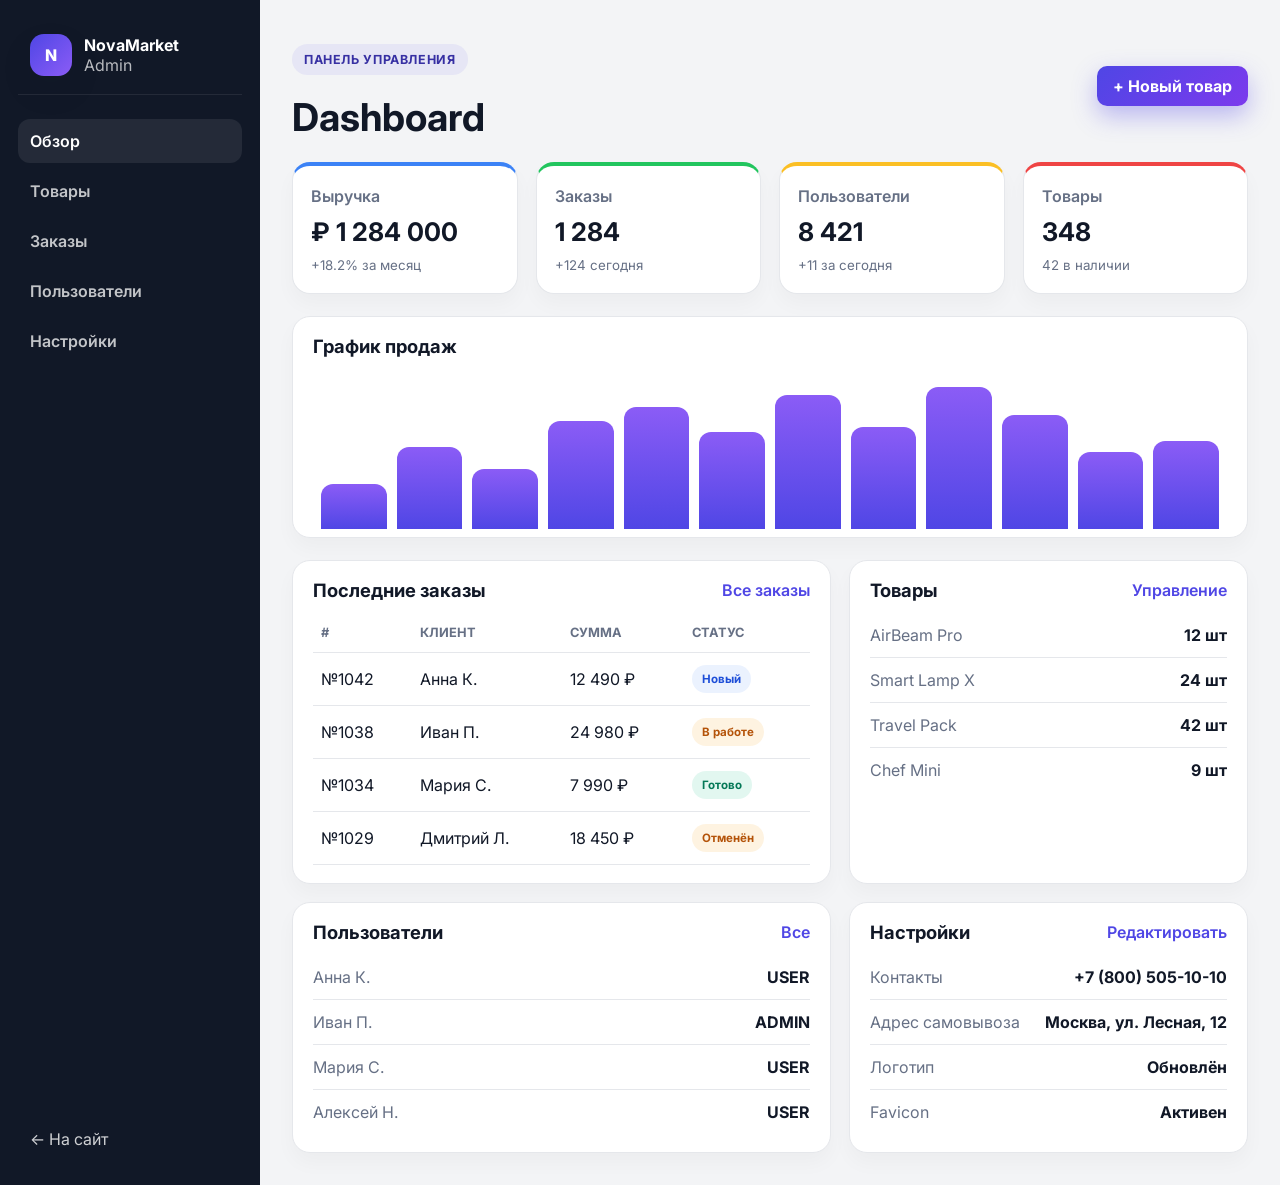
==== admin.html @ 3cf5c8af "Add NovaMarket storefront" ====
<!DOCTYPE html>
<html lang="ru">
  <head>
    <meta charset="UTF-8" />
    <meta name="viewport" content="width=device-width, initial-scale=1.0" />
    <title>NovaMarket Admin</title>
    <link rel="preconnect" href="https://fonts.googleapis.com" />
    <link rel="preconnect" href="https://fonts.gstatic.com" crossorigin />
    <link
      href="https://fonts.googleapis.com/css2?family=Inter:wght@400;500;600;700;800&display=swap"
      rel="stylesheet"
    />
    <link rel="stylesheet" href="style.css" />
  </head>
  <body data-page="admin" class="admin-body">
    <div class="admin-shell">
      <aside class="admin-sidebar">
        <div class="admin-brand">
          <div class="brand-logo">N</div>
          <div>
            <strong>NovaMarket</strong>
            <span>Admin</span>
          </div>
        </div>

        <nav class="admin-nav">
          <a href="#overview" class="active">Обзор</a>
          <a href="#products">Товары</a>
          <a href="#orders">Заказы</a>
          <a href="#users">Пользователи</a>
          <a href="#settings">Настройки</a>
        </nav>

        <a class="admin-link" href="index.html">← На сайт</a>
      </aside>

      <main class="admin-main">
        <header class="admin-header">
          <div>
            <p class="eyebrow">Панель управления</p>
            <h1>Dashboard</h1>
          </div>
          <button class="primary-btn small">+ Новый товар</button>
        </header>

        <section class="stat-grid" id="overview">
          <article class="stat-card accent-blue">
            <span>Выручка</span>
            <strong>₽ 1 284 000</strong>
            <small>+18.2% за месяц</small>
          </article>
          <article class="stat-card accent-green">
            <span>Заказы</span>
            <strong>1 284</strong>
            <small>+124 сегодня</small>
          </article>
          <article class="stat-card accent-yellow">
            <span>Пользователи</span>
            <strong>8 421</strong>
            <small>+11 за сегодня</small>
          </article>
          <article class="stat-card accent-red">
            <span>Товары</span>
            <strong>348</strong>
            <small>42 в наличии</small>
          </article>
        </section>

        <section class="charts-box">
          <div class="panel-head">
            <h3>График продаж</h3>
          </div>
          <div class="chart-bars" aria-label="График продаж">
            <span style="height: 32%"></span>
            <span style="height: 58%"></span>
            <span style="height: 42%"></span>
            <span style="height: 76%"></span>
            <span style="height: 86%"></span>
            <span style="height: 68%"></span>
            <span style="height: 94%"></span>
            <span style="height: 72%"></span>
            <span style="height: 100%"></span>
            <span style="height: 80%"></span>
            <span style="height: 54%"></span>
            <span style="height: 62%"></span>
          </div>
        </section>

        <section class="admin-grid">
          <div class="panel" id="orders">
            <div class="panel-head">
              <h3>Последние заказы</h3>
              <a href="#">Все заказы</a>
            </div>
            <table>
              <thead>
                <tr>
                  <th>#</th>
                  <th>Клиент</th>
                  <th>Сумма</th>
                  <th>Статус</th>
                </tr>
              </thead>
              <tbody id="recentOrders"></tbody>
            </table>
          </div>

          <div class="panel" id="products">
            <div class="panel-head">
              <h3>Товары</h3>
              <a href="#">Управление</a>
            </div>
            <ul class="admin-list" id="adminProducts"></ul>
          </div>
        </section>

        <section class="admin-grid bottom-grid">
          <div class="panel" id="users">
            <div class="panel-head">
              <h3>Пользователи</h3>
              <a href="#">Все</a>
            </div>
            <ul class="admin-list" id="adminUsers"></ul>
          </div>

          <div class="panel" id="settings">
            <div class="panel-head">
              <h3>Настройки</h3>
              <a href="#">Редактировать</a>
            </div>
            <ul class="settings-list">
              <li><span>Контакты</span><strong>+7 (800) 505-10-10</strong></li>
              <li><span>Адрес самовывоза</span><strong>Москва, ул. Лесная, 12</strong></li>
              <li><span>Логотип</span><strong>Обновлён</strong></li>
              <li><span>Favicon</span><strong>Активен</strong></li>
            </ul>
          </div>
        </section>
      </main>
    </div>

    <script src="script.js"></script>
  </body>
</html>
---- style.css ----
:root {
  --bg: #f5f7fb;
  --surface: #ffffff;
  --surface-alt: #eef4ff;
  --surface-soft: #f8fafc;
  --primary: #4f46e5;
  --primary-strong: #3730a3;
  --secondary: #f59e0b;
  --text: #111827;
  --muted: #667085;
  --line: #e5e7eb;
  --green: #10b981;
  --red: #ef4444;
  --shadow: 0 14px 34px rgba(15, 23, 42, 0.08);
}

* {
  box-sizing: border-box;
}

html {
  scroll-behavior: smooth;
}

body {
  margin: 0;
  font-family: "Inter", sans-serif;
  background: linear-gradient(180deg, #eef2ff 0%, #f8fafc 100%);
  color: var(--text);
}

a {
  color: inherit;
  text-decoration: none;
}

img {
  max-width: 100%;
  display: block;
}

button,
input,
select {
  font: inherit;
}

.container {
  width: min(1180px, calc(100% - 32px));
  margin: 0 auto;
}

.topbar {
  position: sticky;
  top: 0;
  z-index: 50;
  backdrop-filter: blur(12px);
  background: rgba(255, 255, 255, 0.8);
  border-bottom: 1px solid rgba(229, 231, 235, 0.7);
}

.nav {
  display: flex;
  align-items: center;
  justify-content: space-between;
  padding: 18px 0;
  gap: 16px;
}

.brand-wrap {
  display: flex;
  align-items: center;
  gap: 12px;
}

.brand-logo {
  width: 42px;
  height: 42px;
  border-radius: 14px;
  display: grid;
  place-items: center;
  font-weight: 800;
  background: linear-gradient(135deg, var(--primary), #8b5cf6);
  color: white;
  box-shadow: var(--shadow);
}

.brand-name {
  font-size: 1.1rem;
  font-weight: 800;
}

.brand-sub {
  font-size: 0.72rem;
  color: var(--muted);
}

.main-nav {
  display: flex;
  align-items: center;
  gap: 24px;
  color: var(--muted);
  font-weight: 600;
}

.main-nav a:hover {
  color: var(--primary);
}

.nav-actions {
  display: flex;
  align-items: center;
  gap: 12px;
}

.link-btn,
.primary-btn,
.secondary-btn,
.cart-button,
.checkout-btn,
.auth-btn,
.submit-btn,
.tab-btn {
  border-radius: 12px;
  transition: 0.2s ease;
}

.link-btn {
  padding: 10px 14px;
  border: 1px solid var(--line);
  background: white;
  color: var(--text);
  font-weight: 600;
}

.primary-btn,
.checkout-btn,
.submit-btn,
.auth-btn {
  display: inline-flex;
  align-items: center;
  justify-content: center;
  border: none;
  background: linear-gradient(135deg, var(--primary), #7c3aed);
  color: white;
  font-weight: 700;
  box-shadow: 0 10px 24px rgba(79, 70, 229, 0.35);
  cursor: pointer;
}

.primary-btn,
.auth-btn,
.submit-btn {
  padding: 16px 24px;
}

.primary-btn.small {
  padding: 10px 16px;
  border-radius: 10px;
}

.secondary-btn {
  display: inline-flex;
  align-items: center;
  justify-content: center;
  padding: 16px 24px;
  border: 1px solid var(--line);
  background: rgba(255, 255, 255, 0.7);
  color: var(--text);
  font-weight: 700;
}

.hero {
  padding: 68px 0 32px;
}

.hero-inner {
  display: grid;
  grid-template-columns: 1.1fr 0.9fr;
  align-items: center;
  gap: 40px;
}

.pill,
.eyebrow {
  display: inline-block;
  padding: 8px 12px;
  border-radius: 999px;
  font-size: 0.78rem;
  letter-spacing: 0.05em;
  font-weight: 700;
  text-transform: uppercase;
}

.pill {
  background: rgba(79, 70, 229, 0.1);
  color: var(--primary);
}

.eyebrow {
  background: rgba(79, 70, 229, 0.08);
  color: var(--primary-strong);
}

.hero-copy h1 {
  font-size: clamp(2.4rem, 5vw, 4.3rem);
  line-height: 1.02;
  margin: 18px 0 16px;
  letter-spacing: -0.06em;
}

.hero-copy p {
  margin: 0;
  max-width: 560px;
  font-size: 1.08rem;
  line-height: 1.7;
  color: var(--muted);
}

.hero-actions {
  margin-top: 28px;
  display: flex;
  flex-wrap: wrap;
  gap: 14px;
}

.hero-stats {
  display: flex;
  flex-wrap: wrap;
  gap: 28px;
  padding: 0;
  margin: 28px 0 0;
  list-style: none;
}

.hero-stats li {
  display: flex;
  flex-direction: column;
  gap: 4px;
}

.hero-stats strong {
  font-size: 1.5rem;
}

.hero-stats span {
  color: var(--muted);
}

.hero-visual {
  position: relative;
  min-height: 420px;
  display: flex;
  align-items: center;
  justify-content: center;
}

.device-card {
  background: linear-gradient(135deg, #111827, #1f2937);
  border-radius: 26px;
  box-shadow: var(--shadow);
  color: white;
}

.device-card.large {
  width: min(100%, 420px);
  padding: 22px 20px 18px;
}

.mini-tag {
  display: inline-block;
  background: rgba(255, 255, 255, 0.12);
  padding: 7px 10px;
  border-radius: 999px;
  font-size: 0.72rem;
  font-weight: 700;
}

.device-visual {
  margin-top: 18px;
  border-radius: 20px;
  background: linear-gradient(160deg, #e0e7ff, #c7d2fe 42%, #c4b5fd 100%);
  height: 220px;
  display: grid;
  place-items: center;
}

.screen {
  width: 170px;
  height: 170px;
  border-radius: 24px;
  background: linear-gradient(135deg, rgba(79, 70, 229, 0.28), rgba(59, 130, 246, 0.1));
  border: 1px solid rgba(255, 255, 255, 0.4);
}

.device-info {
  margin-top: 18px;
}

.device-info h3 {
  margin: 0 0 8px;
  font-size: 1.7rem;
}

.device-info p {
  margin: 0;
  color: rgba(255, 255, 255, 0.8);
}

.device-card.small {
  position: absolute;
  right: 0;
  bottom: 30px;
  width: 220px;
  padding: 18px 18px;
  display: flex;
  align-items: center;
  gap: 12px;
  background: linear-gradient(135deg, #f59e0b, #f97316);
}

.dot {
  width: 18px;
  height: 18px;
  border-radius: 50%;
  background: white;
  box-shadow: 0 0 18px rgba(255, 255, 255, 0.7);
}

.device-card.small strong,
.device-card.small span {
  display: block;
}

.device-card.small span {
  font-size: 0.82rem;
  opacity: 0.9;
}

.catalog-section,
.features,
.reviews,
.faq,
.promo {
  padding: 70px 0;
}

.section-head {
  display: flex;
  align-items: end;
  justify-content: space-between;
  gap: 20px;
  margin-bottom: 24px;
}

.section-head.center {
  text-align: center;
  display: block;
}

.section-head h2 {
  margin: 8px 0 0;
  font-size: clamp(2rem, 3vw, 2.8rem);
  letter-spacing: -0.05em;
}

.catalog-tools {
  display: flex;
  align-items: center;
  gap: 12px;
  flex-wrap: wrap;
}

.catalog-tools input,
.catalog-tools select {
  min-width: 160px;
  padding: 12px 16px;
  border: 1px solid var(--line);
  background: white;
  border-radius: 12px;
  outline: none;
}

.filter-bar {
  display: flex;
  flex-wrap: wrap;
  gap: 10px;
  margin-bottom: 24px;
}

.filter-chip {
  padding: 10px 16px;
  background: white;
  border: 1px solid var(--line);
  border-radius: 999px;
  color: var(--muted);
  font-weight: 600;
  cursor: pointer;
}

.filter-chip.active {
  background: var(--primary);
  border-color: var(--primary);
  color: white;
}

.catalog-grid {
  display: grid;
  grid-template-columns: repeat(3, minmax(0, 1fr));
  gap: 22px;
}

.product-card {
  background: white;
  border: 1px solid rgba(229, 231, 235, 0.9);
  border-radius: 22px;
  overflow: hidden;
  box-shadow: 0 12px 30px rgba(15, 23, 42, 0.04);
}

.product-media {
  position: relative;
  height: 220px;
  background: linear-gradient(135deg, #eff6ff, #f3e8ff);
  overflow: hidden;
}

.product-thumb {
  width: 100%;
  height: 100%;
  object-fit: cover;
}

.product-badge {
  position: absolute;
  top: 12px;
  left: 12px;
  background: rgba(17, 24, 39, 0.72);
  color: white;
  border-radius: 999px;
  padding: 7px 10px;
  font-size: 0.7rem;
  font-weight: 700;
}

.product-body {
  padding: 18px;
}

.product-meta {
  display: flex;
  justify-content: space-between;
  align-items: center;
  gap: 8px;
  margin-bottom: 10px;
}

.product-category {
  color: var(--muted);
  font-size: 0.8rem;
  font-weight: 700;
  text-transform: uppercase;
  letter-spacing: 0.04em;
}

.product-rating {
  color: #f59e0b;
  font-weight: 700;
}

.product-name {
  margin: 0 0 10px;
  font-size: 1.2rem;
}

.product-desc {
  margin: 0 0 14px;
  color: var(--muted);
  line-height: 1.6;
  min-height: 54px;
}

.product-price-row {
  display: flex;
  align-items: center;
  justify-content: space-between;
  gap: 12px;
  margin-bottom: 16px;
}

.price-main {
  font-size: 1.45rem;
  font-weight: 800;
}

.price-old {
  color: var(--muted);
  text-decoration: line-through;
  font-weight: 600;
}

.product-actions {
  display: flex;
  align-items: center;
  justify-content: space-between;
  gap: 12px;
}

.stock {
  color: var(--green);
  font-size: 0.8rem;
  font-weight: 700;
}

.add-btn {
  flex: 1;
  border: none;
  border-radius: 12px;
  background: #111827;
  color: white;
  padding: 12px 14px;
  font-weight: 700;
  cursor: pointer;
}

.promo-box {
  display: flex;
  justify-content: space-between;
  align-items: center;
  gap: 18px;
  background: linear-gradient(135deg, rgba(79, 70, 229, 0.12), rgba(14, 165, 233, 0.12));
  border: 1px solid rgba(79, 70, 229, 0.14);
  border-radius: 22px;
  padding: 24px 30px;
}

.features {
  background: linear-gradient(180deg, rgba(79, 70, 229, 0.04), rgba(14, 165, 233, 0.05));
}

.feature-grid,
.review-grid {
  display: grid;
  grid-template-columns: repeat(3, minmax(0, 1fr));
  gap: 20px;
}

.feature-card,
.review-card {
  background: white;
  border: 1px solid var(--line);
  border-radius: 20px;
  padding: 24px;
  box-shadow: 0 12px 20px rgba(15, 23, 42, 0.04);
}

.feature-card .icon {
  width: 54px;
  height: 54px;
  border-radius: 16px;
  display: grid;
  place-items: center;
  background: rgba(79, 70, 229, 0.1);
  font-size: 1.7rem;
  margin-bottom: 16px;
}

.feature-card h3,
.review-card strong {
  margin: 0 0 10px;
}

.feature-card p,
.review-card p {
  margin: 0;
  color: var(--muted);
  line-height: 1.7;
}

.stars {
  color: #fbbf24;
  letter-spacing: 0.12em;
  margin-bottom: 12px;
}

.narrow {
  max-width: 870px;
}

.faq-list {
  display: grid;
  gap: 14px;
}

.faq-list details {
  background: white;
  border: 1px solid var(--line);
  border-radius: 16px;
  padding: 18px 20px;
}

.faq-list summary {
  cursor: pointer;
  font-weight: 700;
}

.faq-list p {
  margin: 12px 0 0;
  color: var(--muted);
  line-height: 1.7;
}

.cart-panel {
  position: fixed;
  top: 0;
  right: 0;
  height: 100vh;
  width: min(420px, 100%);
  background: rgba(255, 255, 255, 0.96);
  border-left: 1px solid var(--line);
  box-shadow: -18px 0 40px rgba(15, 23, 42, 0.12);
  transform: translateX(105%);
  transition: transform 0.25s ease;
  z-index: 100;
  display: flex;
  flex-direction: column;
}

.cart-panel.open {
  transform: translateX(0);
}

.cart-header,
.cart-summary {
  padding: 20px 22px;
}

.cart-header {
  display: flex;
  align-items: center;
  justify-content: space-between;
  border-bottom: 1px solid var(--line);
}

.close-cart {
  border: none;
  background: #f3f4f6;
  border-radius: 10px;
  width: 34px;
  height: 34px;
  font-size: 1.4rem;
  cursor: pointer;
}

.cart-items {
  flex: 1;
  overflow: auto;
  padding: 18px 22px;
  display: grid;
  gap: 14px;
}

.cart-item {
  display: grid;
  grid-template-columns: 72px 1fr auto;
  gap: 12px;
  align-items: center;
  background: var(--surface-soft);
  border: 1px solid var(--line);
  border-radius: 16px;
  padding: 10px;
}

.cart-item img {
  width: 72px;
  height: 72px;
  object-fit: cover;
  border-radius: 12px;
}

.cart-item h4 {
  margin: 0 0 4px;
  font-size: 0.96rem;
}

.cart-item p {
  margin: 0;
  color: var(--muted);
  font-size: 0.8rem;
}

.cart-item button {
  background: transparent;
  border: none;
  color: var(--red);
  cursor: pointer;
  font-weight: 800;
}

.cart-summary {
  border-top: 1px solid var(--line);
  background: white;
}

.summary-row {
  display: flex;
  align-items: center;
  justify-content: space-between;
  font-size: 1.05rem;
  margin-bottom: 16px;
}

.checkout-btn {
  width: 100%;
  padding: 15px 18px;
  border: none;
  cursor: pointer;
}

.cart-button {
  position: relative;
  padding: 12px 16px;
  border: none;
  background: var(--surface);
  color: var(--text);
  font-weight: 700;
  border: 1px solid var(--line);
  cursor: pointer;
}

.cart-count {
  display: inline-grid;
  place-items: center;
  min-width: 24px;
  height: 24px;
  padding: 0 8px;
  border-radius: 999px;
  background: var(--primary);
  color: white;
  font-size: 0.8rem;
  margin-left: 10px;
}

.modal-open {
  overflow: hidden;
}

.checkout-overlay {
  position: fixed;
  inset: 0;
  z-index: 150;
  display: grid;
  place-items: center;
  overflow-y: auto;
  padding: 20px;
  background: rgba(17, 24, 39, 0.58);
}

.checkout-overlay[hidden],
.checkout-form[hidden],
.checkout-success[hidden] {
  display: none;
}

.checkout-modal {
  width: min(680px, 100%);
  max-height: calc(100vh - 40px);
  overflow-y: auto;
  padding: 26px;
  background: var(--surface);
  border: 1px solid var(--line);
  border-radius: 20px;
  box-shadow: var(--shadow);
}

.checkout-modal-header {
  display: flex;
  justify-content: space-between;
  align-items: flex-start;
  gap: 16px;
  margin-bottom: 22px;
}

.checkout-modal-header h2 {
  margin: 10px 0 0;
}

.checkout-form {
  display: grid;
  gap: 22px;
}

.checkout-fields {
  display: grid;
  grid-template-columns: 1fr 1fr;
  gap: 16px;
}

.checkout-fields label {
  display: grid;
  gap: 8px;
  color: var(--muted);
  font-weight: 600;
}

.checkout-fields input,
.checkout-fields select {
  width: 100%;
  min-height: 46px;
  padding: 10px 12px;
  color: var(--text);
  border: 1px solid var(--line);
  border-radius: 10px;
  background: white;
}

.checkout-order-summary {
  padding: 16px;
  border: 1px solid var(--line);
  border-radius: 14px;
  background: var(--surface-soft);
}

.checkout-order-summary h3 {
  margin: 0 0 12px;
}

.checkout-item {
  display: flex;
  justify-content: space-between;
  gap: 14px;
  padding: 10px 0;
  border-bottom: 1px solid var(--line);
}

.checkout-order-summary .summary-row {
  margin: 14px 0 0;
}

.checkout-success {
  padding: 26px 8px 8px;
  text-align: center;
}

.success-mark {
  display: grid;
  place-items: center;
  width: 54px;
  height: 54px;
  margin: 0 auto 14px;
  color: white;
  background: var(--green);
  border-radius: 50%;
  font-size: 1.6rem;
  font-weight: 800;
}

.checkout-success h3 {
  margin: 0 0 8px;
}

.checkout-success p {
  margin: 0 0 20px;
  color: var(--muted);
}

.empty-state {
  background: white;
  border: 1px dashed var(--line);
  border-radius: 18px;
  padding: 48px 20px;
  color: var(--muted);
  text-align: center;
}

.admin-body {
  background: #f3f4f6;
}

.admin-shell {
  display: grid;
  grid-template-columns: 260px 1fr;
  min-height: 100vh;
}

.admin-sidebar {
  background: #111827;
  color: white;
  padding: 24px 18px;
  display: flex;
  flex-direction: column;
}

.admin-brand {
  display: flex;
  align-items: center;
  gap: 12px;
  padding: 10px 12px 18px;
  border-bottom: 1px solid rgba(255, 255, 255, 0.08);
}

.admin-brand strong,
.admin-brand span {
  display: block;
}

.admin-brand span {
  color: rgba(255, 255, 255, 0.7);
}

.admin-nav {
  display: grid;
  gap: 6px;
  margin-top: 24px;
}

.admin-nav a {
  padding: 12px 12px;
  border-radius: 12px;
  color: rgba(255, 255, 255, 0.75);
  font-weight: 600;
}

.admin-nav a.active,
.admin-nav a:hover {
  background: rgba(255, 255, 255, 0.08);
  color: white;
}

.admin-link {
  margin-top: auto;
  padding: 12px;
  color: rgba(255, 255, 255, 0.8);
}

.admin-main {
  padding: 32px;
}

.admin-header {
  display: flex;
  align-items: center;
  justify-content: space-between;
  gap: 18px;
  margin-bottom: 22px;
}

.admin-header h1 {
  margin: 6px 0 0;
  font-size: clamp(2rem, 3vw, 2.6rem);
}

.stat-grid {
  display: grid;
  grid-template-columns: repeat(4, minmax(0, 1fr));
  gap: 18px;
}

.stat-card {
  padding: 20px 18px;
  border-radius: 18px;
  border: 1px solid var(--line);
  background: white;
  display: flex;
  flex-direction: column;
  gap: 10px;
  box-shadow: 0 10px 20px rgba(15, 23, 42, 0.03);
}

.stat-card span {
  color: var(--muted);
  font-weight: 600;
}

.stat-card strong {
  font-size: clamp(1.5rem, 2vw, 2.1rem);
}

.stat-card small {
  color: var(--muted);
}

.accent-blue { border-top: 4px solid #3b82f6; }
.accent-green { border-top: 4px solid #22c55e; }
.accent-yellow { border-top: 4px solid #fbbf24; }
.accent-red { border-top: 4px solid #ef4444; }

.charts-box,
.panel {
  background: white;
  border: 1px solid var(--line);
  border-radius: 18px;
  box-shadow: 0 10px 20px rgba(15, 23, 42, 0.03);
}

.charts-box {
  margin-top: 22px;
  padding: 18px 20px 8px;
}

.chart-bars {
  height: 160px;
  display: flex;
  align-items: end;
  gap: 10px;
  padding: 18px 8px 0;
}

.chart-bars span {
  flex: 1;
  border-radius: 12px 12px 0 0;
  background: linear-gradient(180deg, #8b5cf6, #4f46e5);
}

.admin-grid {
  display: grid;
  grid-template-columns: 1.15fr 0.85fr;
  gap: 18px;
  margin-top: 22px;
}

.bottom-grid {
  margin-top: 18px;
}

.panel {
  padding: 18px 20px;
}

.panel-head {
  display: flex;
  align-items: center;
  justify-content: space-between;
  gap: 12px;
  margin-bottom: 12px;
}

.panel-head h3 {
  margin: 0;
  font-size: 1.15rem;
}

.panel-head a {
  color: var(--primary);
  font-weight: 600;
}

table {
  width: 100%;
  border-collapse: collapse;
}

th,
td {
  text-align: left;
  padding: 12px 8px;
  border-bottom: 1px solid var(--line);
}

th {
  color: var(--muted);
  font-size: 0.8rem;
  text-transform: uppercase;
}

.status-pill {
  display: inline-block;
  padding: 7px 10px;
  border-radius: 999px;
  font-size: 0.72rem;
  font-weight: 700;
}

.status-new {
  background: rgba(59, 130, 246, 0.1);
  color: #1d4ed8;
}

.status-done {
  background: rgba(16, 185, 129, 0.12);
  color: #047857;
}

.status-pending {
  background: rgba(245, 158, 11, 0.12);
  color: #b45309;
}

.admin-list,
.settings-list {
  list-style: none;
  padding: 0;
  margin: 0;
}

.admin-list li,
.settings-list li {
  display: flex;
  justify-content: space-between;
  gap: 14px;
  padding: 12px 0;
  border-bottom: 1px solid var(--line);
}

.admin-list li:last-child,
.settings-list li:last-child {
  border-bottom: none;
}

.admin-list span,
.settings-list span {
  color: var(--muted);
}

.auth-page {
  min-height: 100vh;
  display: grid;
  place-items: center;
  background: linear-gradient(135deg, #eef2ff, #f8fafc);
  padding: 30px 20px;
}

.auth-screen {
  width: min(500px, 100%);
  display: grid;
  gap: 14px;
}

.auth-window {
  display: grid;
  gap: 12px;
}

.auth-window[hidden] {
  display: none;
}

.auth-window > .secondary-btn {
  justify-self: center;
}

.auth-card {
  width: min(500px, 100%);
  background: rgba(255, 255, 255, 0.92);
  border: 1px solid var(--line);
  border-radius: 22px;
  box-shadow: var(--shadow);
  padding: 28px;
}

.auth-header {
  display: flex;
  justify-content: space-between;
  align-items: center;
  gap: 16px;
  margin-bottom: 22px;
}

.tab-btn {
  background: transparent;
  border: 1px solid var(--line);
  padding: 10px 12px;
  cursor: pointer;
  font-weight: 700;
}

.tab-btn.active {
  background: var(--primary);
  border-color: var(--primary);
  color: white;
}

.form-grid {
  display: grid;
  gap: 16px;
}

.form-grid label {
  display: grid;
  gap: 8px;
  color: var(--muted);
  font-weight: 600;
}

.form-grid input {
  border: 1px solid var(--line);
  background: #fff;
  border-radius: 12px;
  padding: 12px 14px;
}

.auth-actions {
  margin-top: 10px;
}

.product-page {
  padding: 60px 0;
}

.product-layout {
  display: grid;
  grid-template-columns: 1fr 1fr;
  gap: 36px;
  align-items: center;
}

.product-photo {
  border-radius: 24px;
  overflow: hidden;
  background: white;
  box-shadow: var(--shadow);
}

.product-photo img {
  width: 100%;
  height: 500px;
  object-fit: cover;
}

.product-info h1 {
  margin-top: 0;
  font-size: clamp(2.1rem, 3vw, 3rem);
}

.product-info .meta-row {
  display: flex;
  gap: 12px;
  align-items: center;
  flex-wrap: wrap;
  margin-bottom: 18px;
}

.product-meta-tag {
  display: inline-block;
  background: rgba(79, 70, 229, 0.08);
  color: var(--primary);
  padding: 8px 10px;
  border-radius: 999px;
  font-size: 0.74rem;
  font-weight: 700;
}

.product-price {
  font-size: 2rem;
  font-weight: 800;
  margin: 14px 0;
}

.product-description {
  color: var(--muted);
  line-height: 1.8;
}

.product-action-row {
  display: flex;
  gap: 14px;
  margin-top: 22px;
  flex-wrap: wrap;
}

@media (max-width: 980px) {
  .hero-inner,
  .catalog-grid,
  .feature-grid,
  .review-grid,
  .admin-grid,
  .stat-grid,
  .product-layout {
    grid-template-columns: 1fr 1fr;
  }

  .hero-inner,
  .product-layout {
    grid-template-columns: 1fr;
  }

  .main-nav {
    display: none;
  }

  .admin-shell {
    grid-template-columns: 1fr;
  }

  .admin-sidebar {
    padding-bottom: 12px;
  }
}

@media (max-width: 640px) {
  .catalog-grid,
  .feature-grid,
  .review-grid,
  .stat-grid,
  .admin-grid,
  .product-layout {
    grid-template-columns: 1fr;
  }

  .nav {
    flex-wrap: wrap;
  }

  .nav-actions {
    width: 100%;
    justify-content: space-between;
  }

  .hero {
    padding-top: 36px;
  }

  .promo-box {
    flex-direction: column;
    align-items: flex-start;
  }

  .checkout-modal {
    padding: 20px;
  }

  .checkout-fields {
    grid-template-columns: 1fr;
  }

  .admin-main {
    padding: 20px 16px 30px;
  }
}
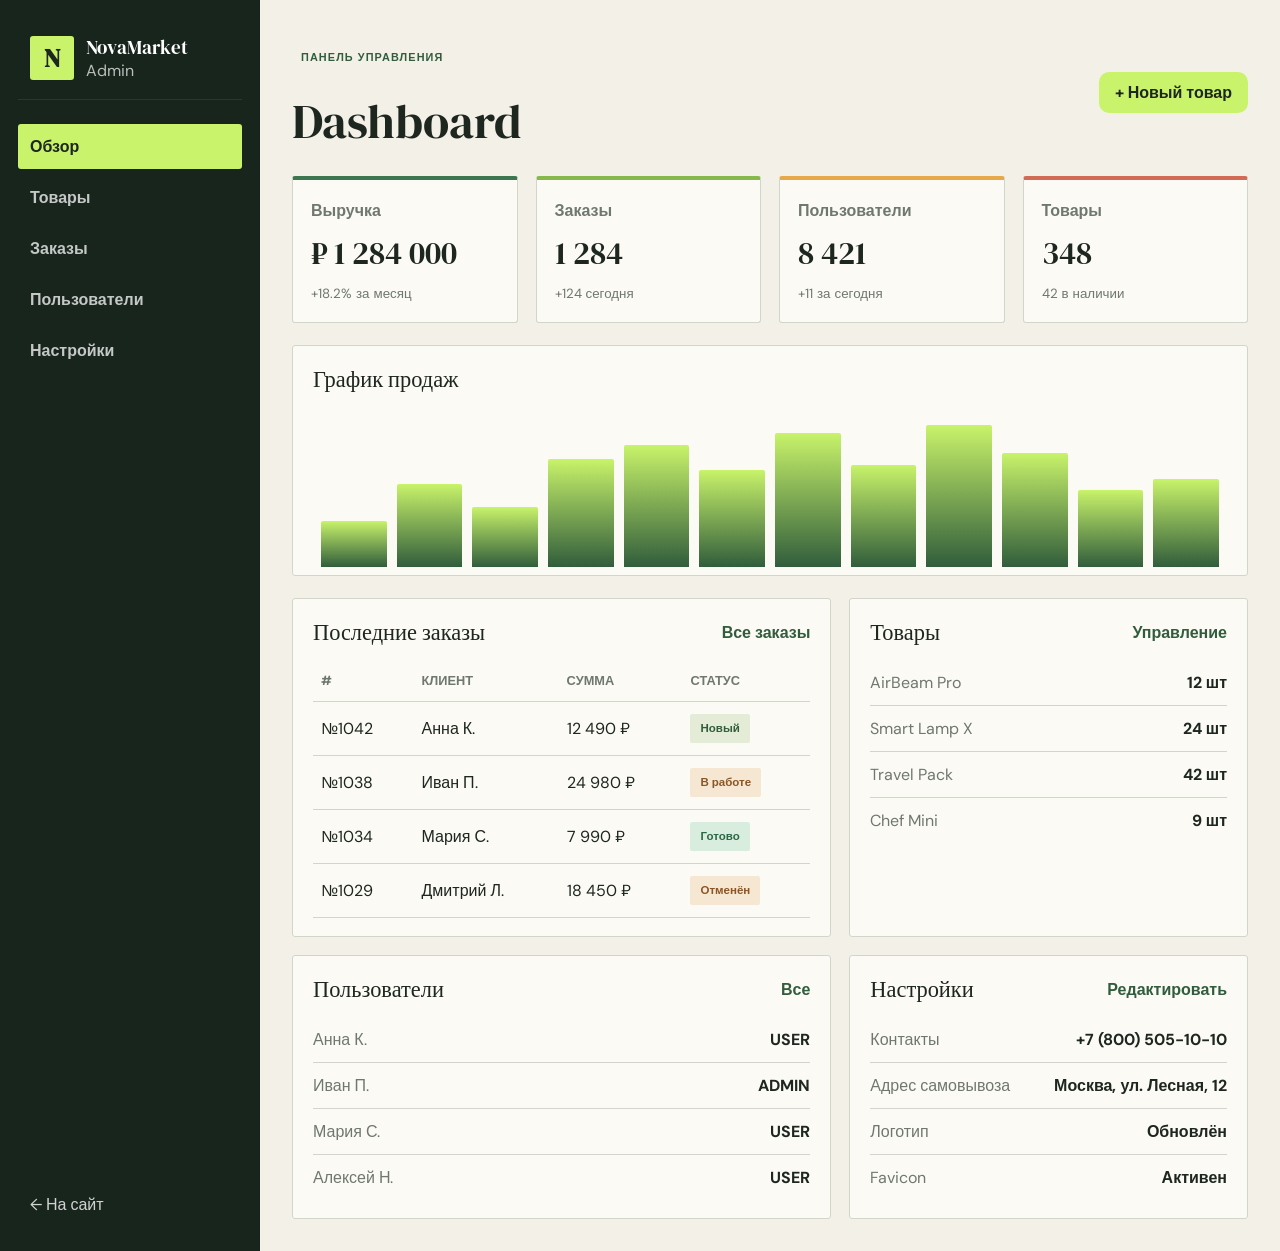
==== commit c20d7134: "Redesign NovaMarket visual style" ====
--- a/admin.html
+++ b/admin.html
@@ -7,7 +7,7 @@
     <link rel="preconnect" href="https://fonts.googleapis.com" />
     <link rel="preconnect" href="https://fonts.gstatic.com" crossorigin />
     <link
-      href="https://fonts.googleapis.com/css2?family=Inter:wght@400;500;600;700;800&display=swap"
+      href="https://fonts.googleapis.com/css2?family=DM+Sans:wght@400;500;600;700;800&family=DM+Serif+Display:ital@0;1&display=swap"
       rel="stylesheet"
     />
     <link rel="stylesheet" href="style.css" />
--- a/style.css
+++ b/style.css
@@ -1,15 +1,15 @@
 :root {
   --bg: #f5f7fb;
   --surface: #ffffff;
-  --surface-alt: #eef4ff;
+  --surface-alt: #ecfdf5;
   --surface-soft: #f8fafc;
-  --primary: #4f46e5;
-  --primary-strong: #3730a3;
+  --primary: #15803d;
+  --primary-strong: #166534;
   --secondary: #f59e0b;
   --text: #111827;
   --muted: #667085;
   --line: #e5e7eb;
-  --green: #10b981;
+  --green: #16a34a;
   --red: #ef4444;
   --shadow: 0 14px 34px rgba(15, 23, 42, 0.08);
 }
@@ -25,7 +25,7 @@
 body {
   margin: 0;
   font-family: "Inter", sans-serif;
-  background: linear-gradient(180deg, #eef2ff 0%, #f8fafc 100%);
+  background: linear-gradient(180deg, #ecfdf5 0%, #f8fafc 100%);
   color: var(--text);
 }
 
@@ -80,7 +80,7 @@
   display: grid;
   place-items: center;
   font-weight: 800;
-  background: linear-gradient(135deg, var(--primary), #8b5cf6);
+  background: linear-gradient(135deg, var(--primary), #4ade80);
   color: white;
   box-shadow: var(--shadow);
 }
@@ -141,10 +141,10 @@
   align-items: center;
   justify-content: center;
   border: none;
-  background: linear-gradient(135deg, var(--primary), #7c3aed);
+  background: linear-gradient(135deg, var(--primary), #047857);
   color: white;
   font-weight: 700;
-  box-shadow: 0 10px 24px rgba(79, 70, 229, 0.35);
+  box-shadow: 0 10px 24px rgba(21, 128, 61, 0.25);
   cursor: pointer;
 }
 
@@ -193,12 +193,12 @@
 }
 
 .pill {
-  background: rgba(79, 70, 229, 0.1);
+  background: rgba(21, 128, 61, 0.1);
   color: var(--primary);
 }
 
 .eyebrow {
-  background: rgba(79, 70, 229, 0.08);
+  background: rgba(21, 128, 61, 0.08);
   color: var(--primary-strong);
 }
 
@@ -279,7 +279,7 @@
 .device-visual {
   margin-top: 18px;
   border-radius: 20px;
-  background: linear-gradient(160deg, #e0e7ff, #c7d2fe 42%, #c4b5fd 100%);
+  background: linear-gradient(160deg, #dcfce7, #bbf7d0 42%, #a7f3d0 100%);
   height: 220px;
   display: grid;
   place-items: center;
@@ -289,7 +289,7 @@
   width: 170px;
   height: 170px;
   border-radius: 24px;
-  background: linear-gradient(135deg, rgba(79, 70, 229, 0.28), rgba(59, 130, 246, 0.1));
+  background: linear-gradient(135deg, rgba(21, 128, 61, 0.24), rgba(16, 185, 129, 0.12));
   border: 1px solid rgba(255, 255, 255, 0.4);
 }
 
@@ -421,7 +421,7 @@
 .product-media {
   position: relative;
   height: 220px;
-  background: linear-gradient(135deg, #eff6ff, #f3e8ff);
+  background: linear-gradient(135deg, #ecfdf5, #dcfce7);
   overflow: hidden;
 }
 
@@ -528,14 +528,14 @@
   justify-content: space-between;
   align-items: center;
   gap: 18px;
-  background: linear-gradient(135deg, rgba(79, 70, 229, 0.12), rgba(14, 165, 233, 0.12));
-  border: 1px solid rgba(79, 70, 229, 0.14);
+  background: linear-gradient(135deg, rgba(21, 128, 61, 0.12), rgba(16, 185, 129, 0.12));
+  border: 1px solid rgba(21, 128, 61, 0.16);
   border-radius: 22px;
   padding: 24px 30px;
 }
 
 .features {
-  background: linear-gradient(180deg, rgba(79, 70, 229, 0.04), rgba(14, 165, 233, 0.05));
+  background: linear-gradient(180deg, rgba(21, 128, 61, 0.04), rgba(16, 185, 129, 0.06));
 }
 
 .feature-grid,
@@ -560,7 +560,7 @@
   border-radius: 16px;
   display: grid;
   place-items: center;
-  background: rgba(79, 70, 229, 0.1);
+  background: rgba(21, 128, 61, 0.1);
   font-size: 1.7rem;
   margin-bottom: 16px;
 }
@@ -644,7 +644,7 @@
 
 .close-cart {
   border: none;
-  background: #f3f4f6;
+  background: #f0fdf4;
   border-radius: 10px;
   width: 34px;
   height: 34px;
@@ -874,7 +874,7 @@
 }
 
 .admin-body {
-  background: #f3f4f6;
+  background: #f0fdf4;
 }
 
 .admin-shell {
@@ -980,7 +980,7 @@
   color: var(--muted);
 }
 
-.accent-blue { border-top: 4px solid #3b82f6; }
+.accent-blue { border-top: 4px solid #0f9f6e; }
 .accent-green { border-top: 4px solid #22c55e; }
 .accent-yellow { border-top: 4px solid #fbbf24; }
 .accent-red { border-top: 4px solid #ef4444; }
@@ -1009,7 +1009,7 @@
 .chart-bars span {
   flex: 1;
   border-radius: 12px 12px 0 0;
-  background: linear-gradient(180deg, #8b5cf6, #4f46e5);
+  background: linear-gradient(180deg, #4ade80, #15803d);
 }
 
 .admin-grid {
@@ -1072,8 +1072,8 @@
 }
 
 .status-new {
-  background: rgba(59, 130, 246, 0.1);
-  color: #1d4ed8;
+  background: rgba(21, 128, 61, 0.1);
+  color: #166534;
 }
 
 .status-done {
@@ -1116,7 +1116,7 @@
   min-height: 100vh;
   display: grid;
   place-items: center;
-  background: linear-gradient(135deg, #eef2ff, #f8fafc);
+  background: linear-gradient(135deg, #ecfdf5, #f8fafc);
   padding: 30px 20px;
 }
 
@@ -1232,7 +1232,7 @@
 
 .product-meta-tag {
   display: inline-block;
-  background: rgba(79, 70, 229, 0.08);
+  background: rgba(21, 128, 61, 0.08);
   color: var(--primary);
   padding: 8px 10px;
   border-radius: 999px;
@@ -1327,3 +1327,894 @@
     padding: 20px 16px 30px;
   }
 }
+
+:root {
+  --bg: #f2f0e7;
+  --surface: #fbfaf5;
+  --surface-alt: #e8eadf;
+  --surface-soft: #f3f2eb;
+  --primary: #c8f36a;
+  --primary-strong: #31533a;
+  --secondary: #e6795d;
+  --text: #1d261f;
+  --muted: #6f786e;
+  --line: #d2d6ca;
+  --green: #315d3c;
+  --red: #bd4d3e;
+  --shadow: 0 18px 40px rgba(19, 34, 24, 0.12);
+}
+
+body {
+  font-family: "DM Sans", sans-serif;
+  background-color: var(--bg);
+  background-image: linear-gradient(rgba(31, 53, 36, 0.025) 1px, transparent 1px);
+  background-size: 100% 6px;
+  color: var(--text);
+}
+
+h1,
+h2,
+.device-info h3,
+.product-info h1 {
+  font-family: "DM Serif Display", Georgia, serif;
+  font-weight: 400;
+  letter-spacing: 0;
+}
+
+.container {
+  width: min(1280px, calc(100% - 48px));
+}
+
+.topbar {
+  background: rgba(242, 240, 231, 0.96);
+  border-bottom: 1px solid var(--text);
+  backdrop-filter: blur(12px);
+}
+
+.nav {
+  min-height: 78px;
+  padding: 12px 0;
+}
+
+.brand-logo {
+  width: 44px;
+  height: 44px;
+  border-radius: 3px;
+  background: var(--primary);
+  color: var(--text);
+  box-shadow: none;
+  font-family: "DM Serif Display", Georgia, serif;
+  font-size: 1.55rem;
+}
+
+.brand-name {
+  font-family: "DM Serif Display", Georgia, serif;
+  font-size: 1.35rem;
+  font-weight: 400;
+}
+
+.brand-sub {
+  text-transform: uppercase;
+  font-size: 0.62rem;
+  letter-spacing: 0.12em;
+}
+
+.main-nav {
+  gap: 28px;
+  color: var(--text);
+  font-size: 0.88rem;
+}
+
+.main-nav a:hover,
+.panel-head a {
+  color: var(--green);
+}
+
+.link-btn,
+.primary-btn,
+.secondary-btn,
+.cart-button,
+.checkout-btn,
+.auth-btn,
+.submit-btn,
+.tab-btn {
+  border-radius: 3px;
+  transition: background-color 180ms ease, color 180ms ease, border-color 180ms ease, transform 180ms ease;
+}
+
+.link-btn {
+  padding: 11px 14px;
+  border-color: var(--line);
+  background: transparent;
+  font-size: 0.88rem;
+}
+
+.link-btn:hover,
+.cart-button:hover {
+  border-color: var(--text);
+  background: var(--surface);
+}
+
+.primary-btn,
+.checkout-btn,
+.submit-btn,
+.auth-btn {
+  padding: 15px 21px;
+  background: var(--primary);
+  color: var(--text);
+  box-shadow: none;
+}
+
+.primary-btn:hover,
+.checkout-btn:hover,
+.submit-btn:hover,
+.auth-btn:hover {
+  background: #b4e653;
+  transform: translateY(-2px);
+}
+
+.secondary-btn {
+  padding: 14px 20px;
+  border-color: rgba(255, 255, 255, 0.32);
+  background: transparent;
+  color: inherit;
+}
+
+.secondary-btn:hover {
+  border-color: var(--primary);
+  background: rgba(200, 243, 106, 0.1);
+}
+
+.hero {
+  position: relative;
+  isolation: isolate;
+  overflow: hidden;
+  margin: 0 16px;
+  padding: 72px 0 76px;
+  background: #18251d;
+  color: #f2f0e7;
+}
+
+.hero::before {
+  position: absolute;
+  z-index: -1;
+  top: -180px;
+  left: 38%;
+  width: 1px;
+  height: 760px;
+  background: rgba(200, 243, 106, 0.2);
+  content: "";
+  transform: rotate(32deg);
+}
+
+.hero-inner {
+  grid-template-columns: 1fr 0.92fr;
+  gap: 54px;
+}
+
+.hero-copy {
+  animation: reveal-up 650ms ease both;
+}
+
+.pill,
+.eyebrow {
+  padding: 7px 9px;
+  border-radius: 2px;
+  font-size: 0.68rem;
+  letter-spacing: 0.1em;
+}
+
+.pill {
+  border: 1px solid rgba(200, 243, 106, 0.5);
+  background: transparent;
+  color: var(--primary);
+}
+
+.eyebrow {
+  background: transparent;
+  color: var(--green);
+}
+
+.hero-copy h1 {
+  max-width: 700px;
+  margin: 26px 0 20px;
+  font-size: 72px;
+  line-height: 0.98;
+  color: #f5f3e9;
+}
+
+.hero-copy p {
+  max-width: 490px;
+  color: rgba(245, 243, 233, 0.68);
+  font-size: 1rem;
+  line-height: 1.75;
+}
+
+.hero-actions {
+  gap: 12px;
+}
+
+.hero-stats {
+  gap: 0;
+  margin-top: 42px;
+  border-top: 1px solid rgba(245, 243, 233, 0.22);
+}
+
+.hero-stats li {
+  min-width: 118px;
+  margin-top: 16px;
+  padding-right: 20px;
+}
+
+.hero-stats li + li {
+  padding-left: 20px;
+  border-left: 1px solid rgba(245, 243, 233, 0.22);
+}
+
+.hero-stats strong {
+  color: var(--primary);
+  font-family: "DM Serif Display", Georgia, serif;
+  font-size: 1.8rem;
+  font-weight: 400;
+}
+
+.hero-stats span {
+  color: rgba(245, 243, 233, 0.6);
+  font-size: 0.78rem;
+}
+
+.hero-visual {
+  min-height: 460px;
+  animation: reveal-up 780ms 100ms ease both;
+}
+
+.hero-product-image {
+  width: 100%;
+  height: 460px;
+  object-fit: cover;
+  filter: saturate(0.78);
+}
+
+.hero-image-note {
+  position: absolute;
+  bottom: 24px;
+  left: 24px;
+  display: grid;
+  gap: 5px;
+  color: white;
+  text-shadow: 0 2px 16px rgba(0, 0, 0, 0.5);
+}
+
+.hero-image-note span {
+  color: var(--primary);
+  font-size: 0.67rem;
+  font-weight: 700;
+  letter-spacing: 0.1em;
+}
+
+.hero-image-note strong {
+  font-family: "DM Serif Display", Georgia, serif;
+  font-size: 2rem;
+  font-weight: 400;
+}
+
+.hero-stamp {
+  position: absolute;
+  top: 22px;
+  right: -16px;
+  display: grid;
+  place-items: center;
+  width: 94px;
+  height: 94px;
+  padding: 8px;
+  background: var(--primary);
+  color: var(--text);
+  font-size: 0.68rem;
+  font-weight: 800;
+  line-height: 1.2;
+  text-align: center;
+  transform: rotate(8deg);
+}
+
+.catalog-section,
+.features,
+.reviews,
+.faq,
+.promo {
+  padding: 86px 0;
+}
+
+.section-head {
+  align-items: end;
+  margin-bottom: 28px;
+}
+
+.section-head h2 {
+  margin-top: 7px;
+  font-size: 48px;
+  line-height: 1.06;
+}
+
+.catalog-tools input,
+.catalog-tools select {
+  min-height: 46px;
+  border-color: var(--line);
+  border-radius: 3px;
+  background: var(--surface);
+  color: var(--text);
+}
+
+.catalog-tools input:focus,
+.catalog-tools select:focus,
+.checkout-fields input:focus,
+.checkout-fields select:focus,
+.form-grid input:focus {
+  border-color: var(--green);
+  outline: 2px solid rgba(49, 93, 60, 0.14);
+}
+
+.filter-bar {
+  gap: 8px;
+}
+
+.filter-chip {
+  padding: 10px 14px;
+  border-color: var(--line);
+  border-radius: 3px;
+  background: transparent;
+  color: var(--text);
+  font-size: 0.85rem;
+}
+
+.filter-chip:hover {
+  border-color: var(--green);
+}
+
+.filter-chip.active {
+  border-color: var(--text);
+  background: var(--text);
+  color: var(--surface);
+}
+
+.catalog-grid {
+  gap: 16px;
+}
+
+.product-card {
+  border: 1px solid var(--line);
+  border-radius: 3px;
+  background: var(--surface);
+  box-shadow: none;
+  transition: border-color 180ms ease, transform 180ms ease;
+}
+
+.product-card:hover {
+  border-color: var(--green);
+  transform: translateY(-4px);
+}
+
+.product-media {
+  height: 260px;
+  background: #e8eadf;
+}
+
+.product-thumb {
+  transition: transform 350ms ease;
+}
+
+.product-card:hover .product-thumb {
+  transform: scale(1.035);
+}
+
+.product-badge {
+  top: 14px;
+  left: 14px;
+  border-radius: 2px;
+  background: var(--primary);
+  color: var(--text);
+  letter-spacing: 0.04em;
+}
+
+.product-body {
+  padding: 20px;
+}
+
+.product-category {
+  letter-spacing: 0.08em;
+}
+
+.product-name {
+  font-family: "DM Serif Display", Georgia, serif;
+  font-size: 1.45rem;
+  font-weight: 400;
+}
+
+.product-desc {
+  min-height: 52px;
+  font-size: 0.9rem;
+}
+
+.price-main {
+  font-size: 1.35rem;
+}
+
+.add-btn {
+  border-radius: 3px;
+  background: var(--text);
+  color: white;
+  transition: background-color 180ms ease, color 180ms ease;
+}
+
+.add-btn:hover {
+  background: var(--primary);
+  color: var(--text);
+}
+
+.promo {
+  padding-top: 10px;
+}
+
+.promo-box {
+  min-height: 210px;
+  padding: 36px 42px;
+  border: 0;
+  border-radius: 3px;
+  background: #294333;
+  color: #f2f0e7;
+}
+
+.promo-box .eyebrow {
+  color: var(--primary);
+}
+
+.promo-box h2 {
+  max-width: 650px;
+  font-size: 42px;
+}
+
+.features {
+  background: #e8eadf;
+}
+
+.feature-grid,
+.review-grid {
+  gap: 0;
+  border-top: 1px solid var(--line);
+}
+
+.feature-card,
+.review-card {
+  border: 0;
+  border-right: 1px solid var(--line);
+  border-radius: 0;
+  background: transparent;
+  box-shadow: none;
+}
+
+.feature-card:last-child,
+.review-card:last-child {
+  border-right: 0;
+}
+
+.feature-card {
+  padding: 28px 24px 14px 0;
+}
+
+.feature-card + .feature-card,
+.review-card + .review-card {
+  padding-left: 24px;
+}
+
+.feature-card .icon {
+  width: 42px;
+  height: 42px;
+  border-radius: 3px;
+  background: var(--primary);
+  font-size: 1.3rem;
+}
+
+.feature-card h3,
+.review-card strong {
+  font-family: "DM Serif Display", Georgia, serif;
+  font-size: 1.4rem;
+  font-weight: 400;
+}
+
+.review-card {
+  padding: 26px 24px;
+}
+
+.stars {
+  color: var(--secondary);
+}
+
+.faq-list details {
+  border-color: var(--line);
+  border-radius: 3px;
+  background: transparent;
+}
+
+.faq-list summary::marker {
+  color: var(--green);
+}
+
+.cart-panel {
+  background: var(--surface);
+  border-left: 1px solid var(--text);
+  box-shadow: -18px 0 48px rgba(19, 34, 24, 0.16);
+}
+
+.cart-header h3,
+.checkout-order-summary h3 {
+  font-family: "DM Serif Display", Georgia, serif;
+  font-size: 1.55rem;
+  font-weight: 400;
+}
+
+.close-cart {
+  border-radius: 3px;
+  background: var(--surface-alt);
+  color: var(--text);
+}
+
+.cart-item,
+.checkout-order-summary {
+  border-radius: 3px;
+}
+
+.cart-summary {
+  background: var(--surface);
+}
+
+.cart-button {
+  border-radius: 3px;
+  background: transparent;
+}
+
+.cart-count {
+  background: var(--primary);
+  color: var(--text);
+}
+
+.checkout-overlay {
+  background: rgba(17, 29, 21, 0.72);
+}
+
+.checkout-modal {
+  border-radius: 3px;
+  background: var(--bg);
+}
+
+.checkout-modal-header h2 {
+  font-size: 2.4rem;
+}
+
+.checkout-fields input,
+.checkout-fields select,
+.form-grid input {
+  border-radius: 3px;
+  border-color: var(--line);
+  background: var(--surface);
+}
+
+.checkout-order-summary {
+  background: var(--surface-alt);
+}
+
+.auth-page {
+  background-color: var(--bg);
+  background-image: linear-gradient(rgba(31, 53, 36, 0.025) 1px, transparent 1px);
+  background-size: 100% 6px;
+}
+
+.auth-card {
+  border-color: var(--text);
+  border-radius: 3px;
+  background: var(--surface);
+  box-shadow: 8px 8px 0 var(--primary);
+}
+
+.auth-card h2 {
+  font-family: "DM Serif Display", Georgia, serif;
+  font-size: 2.2rem;
+  font-weight: 400;
+}
+
+.auth-switch-row {
+  display: flex;
+  align-items: center;
+  flex-wrap: wrap;
+  gap: 10px;
+  color: var(--muted);
+}
+
+.auth-switch.secondary-btn {
+  padding: 9px 12px;
+  border-color: var(--line);
+  color: var(--text);
+}
+
+.product-photo {
+  border-radius: 3px;
+  box-shadow: none;
+}
+
+.product-info h1 {
+  font-size: 56px;
+  line-height: 1.04;
+}
+
+.product-meta-tag {
+  border-radius: 2px;
+  background: var(--surface-alt);
+  color: var(--green);
+}
+
+.admin-body {
+  background: var(--bg);
+}
+
+.admin-sidebar {
+  background: #18251d;
+}
+
+.admin-brand .brand-logo {
+  background: var(--primary);
+}
+
+.admin-brand strong {
+  font-family: "DM Serif Display", Georgia, serif;
+  font-size: 1.2rem;
+  font-weight: 400;
+}
+
+.admin-nav a {
+  border-radius: 3px;
+}
+
+.admin-nav a.active,
+.admin-nav a:hover {
+  background: var(--primary);
+  color: var(--text);
+}
+
+.admin-header h1 {
+  font-family: "DM Serif Display", Georgia, serif;
+  font-size: 3rem;
+  font-weight: 400;
+}
+
+.stat-card,
+.charts-box,
+.panel {
+  border-radius: 3px;
+  box-shadow: none;
+}
+
+.stat-card {
+  background: var(--surface);
+}
+
+.stat-card strong {
+  font-family: "DM Serif Display", Georgia, serif;
+  font-size: 2rem;
+  font-weight: 400;
+}
+
+.accent-blue { border-top-color: #3b7650; }
+.accent-green { border-top-color: #87b84b; }
+.accent-yellow { border-top-color: #e7a84b; }
+.accent-red { border-top-color: #d26b55; }
+
+.charts-box,
+.panel {
+  background: var(--surface);
+}
+
+.charts-box .panel-head h3,
+.panel-head h3 {
+  font-family: "DM Serif Display", Georgia, serif;
+  font-size: 1.4rem;
+  font-weight: 400;
+}
+
+.chart-bars span {
+  border-radius: 2px 2px 0 0;
+  background: linear-gradient(180deg, #c8f36a, #315d3c);
+}
+
+.status-pill {
+  border-radius: 2px;
+}
+
+.status-new {
+  background: #e4ecd7;
+  color: #315d3c;
+}
+
+.status-done {
+  background: #d9eddf;
+  color: #2b6944;
+}
+
+.status-pending {
+  background: #f6e7d2;
+  color: #8a5626;
+}
+
+@keyframes reveal-up {
+  from { opacity: 0; transform: translateY(18px); }
+  to { opacity: 1; transform: translateY(0); }
+}
+
+@media (max-width: 980px) {
+  .hero {
+    margin: 0 10px;
+    padding: 58px 0;
+  }
+
+  .hero-inner {
+    gap: 32px;
+  }
+
+  .hero-copy h1 {
+    font-size: 56px;
+  }
+
+  .hero-visual,
+  .hero-product-image {
+    min-height: 390px;
+    height: 390px;
+  }
+
+  .product-media {
+    height: 220px;
+  }
+}
+
+@media (max-width: 640px) {
+  .container {
+    width: min(100% - 32px, 480px);
+  }
+
+  .hero-inner {
+    grid-template-columns: 1fr;
+  }
+
+  .nav {
+    min-height: auto;
+  }
+
+  .main-nav {
+    display: none;
+  }
+
+  .nav-actions {
+    gap: 6px;
+  }
+
+  .nav-actions .link-btn {
+    padding: 9px 10px;
+    font-size: 0.8rem;
+  }
+
+  .cart-button {
+    padding: 9px 10px;
+    font-size: 0.8rem;
+  }
+
+  .hero {
+    margin: 0;
+    padding: 48px 0 32px;
+  }
+
+  .hero-copy h1 {
+    max-width: 440px;
+    margin-top: 20px;
+    font-size: 44px;
+  }
+
+  .hero-actions .primary-btn,
+  .hero-actions .secondary-btn {
+    padding: 12px 14px;
+  }
+
+  .hero-stats li {
+    min-width: 0;
+    flex: 1;
+    padding-right: 10px;
+  }
+
+  .hero-stats li + li {
+    padding-left: 10px;
+  }
+
+  .hero-visual,
+  .hero-product-image {
+    min-height: 300px;
+    height: 300px;
+  }
+
+  .hero-stamp {
+    top: 12px;
+    right: -6px;
+    width: 72px;
+    height: 72px;
+    font-size: 0.58rem;
+  }
+
+  .section-head {
+    align-items: flex-start;
+    flex-direction: column;
+  }
+
+  .section-head h2,
+  .promo-box h2 {
+    font-size: 36px;
+  }
+
+  .catalog-tools {
+    width: 100%;
+  }
+
+  .catalog-tools input,
+  .catalog-tools select {
+    min-width: 0;
+    flex: 1 1 100%;
+  }
+
+  .product-media {
+    height: 260px;
+  }
+
+  .promo {
+    padding-top: 0;
+  }
+
+  .promo-box {
+    min-height: 0;
+    padding: 28px 22px;
+  }
+
+  .feature-grid,
+  .review-grid {
+    grid-template-columns: 1fr;
+  }
+
+  .feature-card,
+  .feature-card + .feature-card,
+  .review-card,
+  .review-card + .review-card {
+    padding: 22px 0;
+    border-right: 0;
+    border-bottom: 1px solid var(--line);
+  }
+
+  .feature-card:last-child,
+  .review-card:last-child {
+    border-bottom: 0;
+  }
+
+  .product-info h1 {
+    font-size: 42px;
+  }
+
+  .admin-main {
+    padding: 22px 16px 30px;
+  }
+
+  .admin-header h1 {
+    font-size: 2.3rem;
+  }
+}
+
+@media (prefers-reduced-motion: reduce) {
+  *,
+  *::before,
+  *::after {
+    scroll-behavior: auto !important;
+    animation-duration: 0.01ms !important;
+    animation-iteration-count: 1 !important;
+    transition-duration: 0.01ms !important;
+  }
+}
